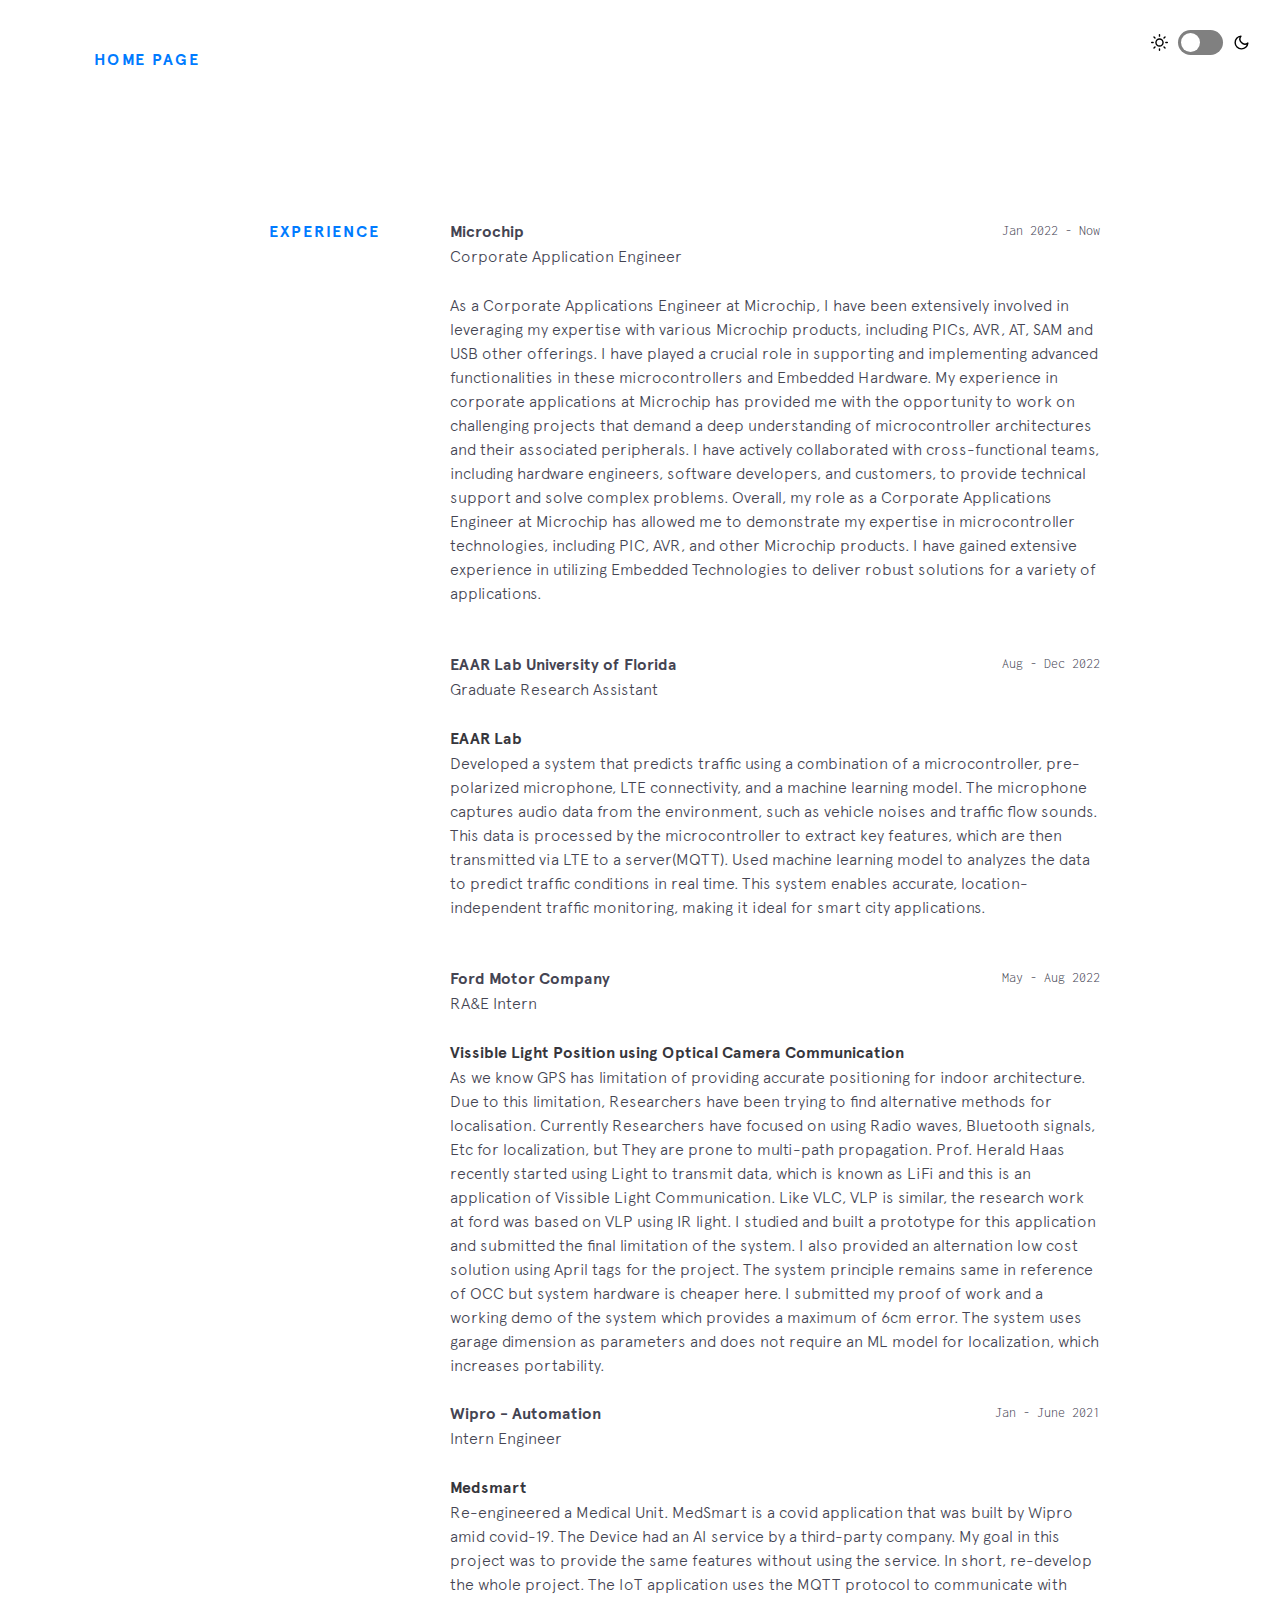
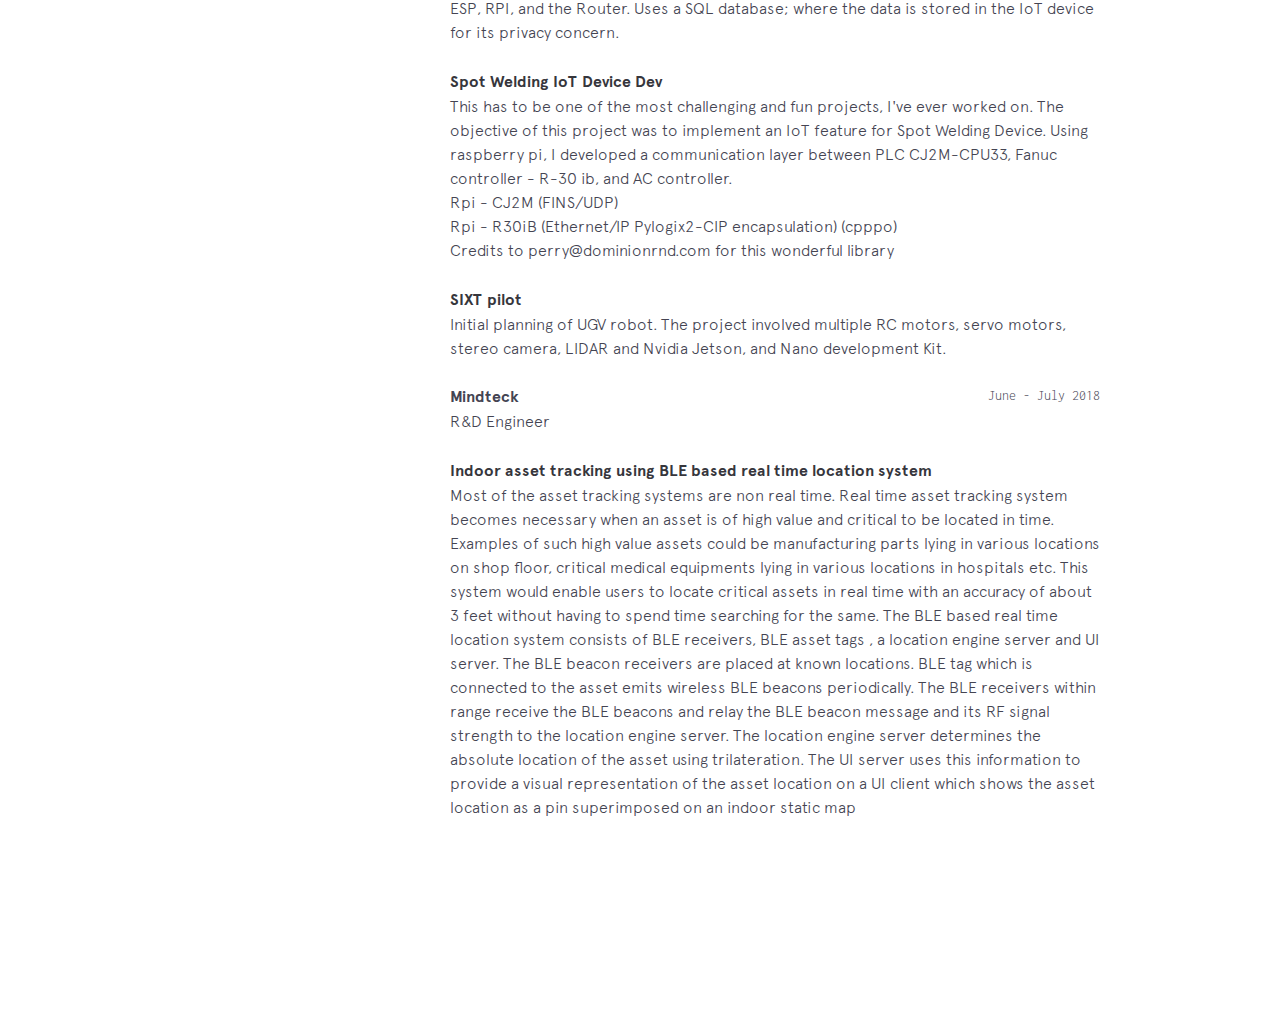
==== html/experience.html @ 1afd6817 "changed layouyt" ====
<!DOCTYPE html>
<html>
<head>
    <meta charset="UTF-8">
    <meta content="IE=edge,chrome=1" http-equiv="X-UA-Compatible">
    <meta name="viewport" content="width=device-width, initial-scale=1.0, maximum-scale=1.0, user-scalable=no">
    <title>Mohit Sathya</title>
    <meta property="og:title" content="Mohit Sathya">
    <meta property="og:description"
        content="Embedded Systems Engineer">
    <meta property="og:type" content="website">
    <meta property="og:site_name" content="Mohit Sathya">
    <meta property="og:locale" content="en_US">
    <meta itemprop="name" content="Mohit Sathya">
    <link href="https://fonts.googleapis.com/css?family=Inconsolata:400,700" rel="stylesheet">
    <link rel="stylesheet" href="/css/css-main.css" hreflang="en-us">
</head>

<body>
    <div id="site">
        <div class="switch-wrapper">
            <div class="sun"></div>
            <div class="toggle-wrapper"> <input id="switch" type="checkbox"> <label for="switch"
                    id="toggle">Toggle</label> </div>
            <div class="moon"></div>
        </div>
        <br><br>

        <section> 
            <div class="section__title"><a href='/index.html'>Home Page </a></div>
        </section>
        <br><br>
        
        <section class="section experience">
            <div class="section__title">Experience</div>
                <div class="section__content">
                    <div class="jobs">


            <div class="job">
                            <div class="time-place">
                                <div class="job__company"> <a href="https://www.microchip.com/"
                                        target="_blank"> Microchip</a> 
                                </div>
                                <div class="job__time">Jan 2022 - Now                             
                                </div>
                            </div>
                            <div class="job__position">Corporate Application Engineer
                            </div>
                                <p></p><strong></strong>
                                    <div>
                                As a Corporate Applications Engineer at Microchip, I have been extensively involved in leveraging my expertise with various Microchip products, including PICs, AVR, AT, SAM and USB other offerings. 
                                I have played a crucial role in supporting and implementing advanced functionalities in these microcontrollers and Embedded Hardware.  
                                My experience in corporate applications at Microchip has provided me with the opportunity to work on challenging projects that demand a deep understanding of microcontroller architectures and their associated peripherals. 
                                I have actively collaborated with cross-functional teams, including hardware engineers, software developers, and customers, to provide technical support and solve complex problems. 
                                Overall, my role as a Corporate Applications Engineer at Microchip has allowed me to demonstrate my expertise in microcontroller technologies, including PIC, AVR, and other Microchip products. 
                                I have gained extensive experience in utilizing Embedded Technologies to deliver robust solutions for a variety of applications. </div>
            <br><br>            

             <div class="job">
                            <div class="time-place">
                                <div class="job__company"> <a href="https://github.com/EAAR-LAB"
                                        target="_blank"> EAAR Lab University of Florida</a> 
                                </div>
                                <div class="job__time">Aug - Dec 2022                               
                                </div>
                            </div>
                            <div class="job__position">Graduate Research Assistant
                            </div>
                                <p></p><strong> EAAR Lab</strong>
                                    <div>
                                        Developed a system that predicts traffic using a combination of a microcontroller, pre-polarized microphone, LTE connectivity, and a machine learning model.
                                         The microphone captures audio data from the environment, such as vehicle noises and traffic flow sounds. 
                                         This data is processed by the microcontroller to extract key features, which are then transmitted via LTE to a server(MQTT). 
                                         Used machine learning model to analyzes the data to predict traffic conditions in real time. 
                                         This system enables accurate, location-independent traffic monitoring, making it ideal for smart city applications.
            </div>
            <br><br>


            
            <div class="job">
                            <div class="time-place">
                                <div class="job__company"> <a href="https://corporate.ford.com/"
                                    target="_blank">Ford Motor Company </a> 
                                </div>
                                <div class="job__time">May -  Aug 2022

                                 </div>
                            </div>
                        <div class="job__position">RA&E Intern

                    </div>
                </div>
                        
                <p></p><strong>Vissible Light Position using Optical Camera Communication</strong>
                        <div>
                            As we know GPS has limitation of providing accurate positioning for indoor architecture. Due to this limitation, Researchers have been trying to
                            find alternative methods for localisation. Currently Researchers have focused on using Radio waves, Bluetooth signals, Etc for localization, but
                            They are prone to multi-path propagation.
                            Prof. Herald Haas recently started using Light to transmit data, which is known as LiFi and this is an application of Vissible Light Communication.
                            Like VLC, VLP is similar, the research work at ford was based on VLP using IR light. I studied and built a prototype for this application and submitted
                            the final limitation of the system.
                            I also provided an alternation low cost solution using April tags for the project. The system principle remains same in reference of OCC but system
                            hardware is cheaper here. I submitted my proof of work and a working demo of the system which provides a maximum of 6cm error. The system uses
                            garage dimension as parameters and does not require an ML model for localization, which increases portability.
                        </div><p></p>


                    <div class="job">
                        <div class="time-place">
                            <div class="job__company"> <a href="https://wipropari.com//"
                                    target="_blank">Wipro - Automation</a> 
                            </div>
                            <div class="job__time">Jan - June 2021                               
                            </div>
                        </div>
                        <div class="job__position">Intern Engineer
                        </div>
                            <p></p><strong>Medsmart</strong>
                                <div>
                                    Re-engineered a Medical Unit.
                                    MedSmart is a covid application that was built by Wipro amid covid-19. 
                                    The Device had an AI service by a third-party company. My goal in this project was 
                                    to provide the same features without using the service. In short, re-develop the whole project. 
                                    The IoT application uses the MQTT protocol to communicate with ESP, RPI, and the Router. 
                                    Uses a SQL database; where the data is stored in the IoT device for its privacy concern.   
                                </div>
                            

                            <p></p><strong>Spot Welding IoT Device Dev</strong>
                                <div>
                                    This has to be one of the most challenging and fun projects, I've ever worked on.
                                    The objective of this project was to implement an IoT feature for Spot Welding Device.
                                    Using raspberry pi, I developed a communication layer between PLC CJ2M-CPU33, Fanuc controller - R-30 ib, and AC controller.
                                </div>

                                <div>
                                    Rpi - CJ2M (FINS/UDP)
                                </div>

                                <div>                            
                                    Rpi - R30iB (Ethernet/IP Pylogix2-CIP encapsulation) (cpppo)
                                </div>                           
                                    Credits to perry@dominionrnd.com for this wonderful library
         
                                <p></p><strong>SIXT pilot</strong>
                                <div>
                                    Initial planning of UGV robot. The project involved multiple RC motors, servo motors,
                                    stereo camera, LIDAR and Nvidia Jetson, and Nano development Kit.
                                </div>
                    </div>
                    </div>
                    
                    <div class="job">
                        <div class="time-place">
                            <div class="job__company"> <a href="https://www.mindteck.com/"
                                    target="_blank">Mindteck</a> </div>
                            <div class="job__time">June -  July 2018</div>
                        </div>
                        <div class="job__position">R&D Engineer</div>
                    </div>
                        <p></p><strong>Indoor asset tracking using BLE based real time location system</strong>
                        <div>
                            Most of the asset tracking systems are non real time. Real time asset tracking system 
                            becomes necessary when an asset is of high value and critical to be located in time.
                            Examples of such high value assets could be manufacturing parts lying in various locations on shop floor,  
                            critical medical equipments lying in various locations in hospitals etc.
                            This system would enable users to locate critical assets in real time with an accuracy of about 3 feet 
                            without having to spend time searching for the same.
                            The BLE based real time location system consists of BLE receivers, BLE asset tags , a location engine server
                            and UI server. The BLE beacon receivers are placed at known locations. BLE tag which is connected to the asset 
                            emits wireless BLE beacons periodically. The BLE receivers within range receive the BLE beacons and relay 
                            the BLE beacon message and its RF signal strength
                            to the location engine server. The location engine server determines the absolute location of the asset using 
                            trilateration. The UI server uses this information to provide a visual representation
                            of the asset location on a UI client which shows the asset location as a pin superimposed on an indoor static map
                        </div><p></p>
                        </div>
    </section>



                <button id="top-button"> <img src="images/emojis-pointing-up.png" alt=""> </button>
                </div>
                <script src="/js/3.1.1-jquery.min.js" type="text/javascript" charset="utf-8"></script>
                <script src="/js/dist-scrollreveal.min.js"></script>
                <script src="/js/2799-js-main.js" type="text/javascript" charset="utf-8"></script>
            </body>
            
            </html>
---- css/css-main.css ----
@font-face{font-family:Apercu;src:url(../fonts/apercu-Apercu-Light.eot);src:url(../fonts/apercu-Apercu-Light.eot?#iefix) format("embedded-opentype"),url(../fonts/apercu-Apercu-Light.woff2) format("woff2"),url(../fonts/apercu-Apercu-Light.woff) format("woff"),url(../fonts/apercu-Apercu-Light.ttf) format("truetype"),url(../fonts/apercu/Apercu-Light.svg#Apercu-Light) format("svg");font-weight:300;font-style:normal}@font-face{font-family:Apercu;src:url(../fonts/apercu-Apercu-LightItalic.eot);src:url(../fonts/apercu-Apercu-LightItalic.eot?#iefix) format("embedded-opentype"),url(../fonts/apercu-Apercu-LightItalic.woff2) format("woff2"),url(../fonts/apercu-Apercu-LightItalic.woff) format("woff"),url(../fonts/apercu-Apercu-LightItalic.ttf) format("truetype"),url(../fonts/apercu/Apercu-LightItalic.svg#Apercu-LightItalic) format("svg");font-weight:300;font-style:italic}@font-face{font-family:Apercu;src:url(../fonts/apercu-Apercu-Regular.eot);src:url(../fonts/apercu-Apercu-Regular.eot?#iefix) format("embedded-opentype"),url(../fonts/apercu-Apercu-Regular.woff2) format("woff2"),url(../fonts/apercu-Apercu-Regular.woff) format("woff"),url(../fonts/apercu-Apercu-Regular.ttf) format("truetype"),url(../fonts/apercu/Apercu-Regular.svg#Apercu-Regular) format("svg");font-weight:400;font-style:normal}@font-face{font-family:Apercu;src:url(../fonts/apercu-Apercu-Italic.eot);src:url(../fonts/apercu-Apercu-Italic.eot?#iefix) format("embedded-opentype"),url(../fonts/apercu-Apercu-Italic.woff2) format("woff2"),url(../fonts/apercu-Apercu-Italic.woff) format("woff"),url(../fonts/apercu-Apercu-Italic.ttf) format("truetype"),url(../fonts/apercu/Apercu-Italic.svg#Apercu-Italic) format("svg");font-weight:400;font-style:italic}@font-face{font-family:Apercu;src:url(../fonts/apercu-Apercu-Medium.eot);src:url(../fonts/apercu-Apercu-Medium.eot?#iefix) format("embedded-opentype"),url(../fonts/apercu-Apercu-Medium.woff2) format("woff2"),url(../fonts/apercu-Apercu-Medium.woff) format("woff"),url(../fonts/apercu-Apercu-Medium.ttf) format("truetype"),url(../fonts/apercu/Apercu-Medium.svg#Apercu-Medium) format("svg");font-weight:500;font-style:normal}@font-face{font-family:Apercu;src:url(../fonts/apercu-Apercu-MediumItalic.eot);src:url(../fonts/apercu-Apercu-MediumItalic.eot?#iefix) format("embedded-opentype"),url(../fonts/apercu-Apercu-MediumItalic.woff2) format("woff2"),url(../fonts/apercu-Apercu-MediumItalic.woff) format("woff"),url(../fonts/apercu-Apercu-MediumItalic.ttf) format("truetype"),url(../fonts/apercu/Apercu-MediumItalic.svg#Apercu-MediumItalic) format("svg");font-weight:500;font-style:italic}@font-face{font-family:Apercu;src:url(../fonts/apercu-Apercu-Bold.eot);src:url(../fonts/apercu-Apercu-Bold.eot?#iefix) format("embedded-opentype"),url(../fonts/apercu-Apercu-Bold.woff2) format("woff2"),url(../fonts/apercu-Apercu-Bold.woff) format("woff"),url(../fonts/apercu-Apercu-Bold.ttf) format("truetype"),url(../fonts/apercu/Apercu-Bold.svg#Apercu-Bold) format("svg");font-weight:700;font-style:normal}@font-face{font-family:Apercu;src:url(../fonts/apercu-Apercu-BoldItalic.eot);src:url(../fonts/apercu-Apercu-BoldItalic.eot?#iefix) format("embedded-opentype"),url(../fonts/apercu-Apercu-BoldItalic.woff2) format("woff2"),url(../fonts/apercu-Apercu-BoldItalic.woff) format("woff"),url(../fonts/apercu-Apercu-BoldItalic.ttf) format("truetype"),url(../fonts/apercu/Apercu-BoldItalic.svg#Apercu-BoldItalic) format("svg");font-weight:700;font-style:italic}html{-webkit-box-sizing:border-box;box-sizing:border-box}*,:after,:before{-webkit-box-sizing:inherit;box-sizing:inherit}::-moz-selection{background:#ffdc00}::selection{background:#ffdc00}body,html{margin:0;padding:0;-webkit-font-smoothing:antialiased;-moz-osx-font-smoothing:grayscale;background-color:#fff;color:#444452;font-family:Apercu,"Source Sans Pro",system,system-ui,-apple-system,BlinkMacSystemFont,Roboto,Helvetica,Arial,sans-serif;line-height:1.5;width:100%}body.night,html.night{background-color:#171c28;color:#afafbf}body.night ::-moz-selection,html.night ::-moz-selection{color:#36363c;background:#ffdc00}body.night ::selection,html.night ::selection{color:#36363c;background:#ffdc00}body.night .switch-wrapper .sun,html.night .switch-wrapper .sun{background:url(../fonts/switch-sun-white.svg) no-repeat center;background-size:100%}body.night .switch-wrapper .moon,html.night .switch-wrapper .moon{background:url(../fonts/switch-moon-white.svg) no-repeat center;background-size:100%}body.night .experience .job__time,body.night .footer__copyright,body.night .intro,body.night .skills .skillz__category__label,body.night .status,body.night a,body.night strong,html.night .experience .job__time,html.night .footer__copyright,html.night .intro,html.night .skills .skillz__category__label,html.night .status,html.night a,html.night strong{color:#e7e7e7}body.night .section__content .underline-link:after,html.night .section__content .underline-link:after{background:#e7e7e7}a{-webkit-transition:all .2s ease-in-out;transition:all .2s ease-in-out;text-decoration:none;font-weight:700;color:inherit}ul{list-style:none;padding:0;margin:0}svg{width:100%;height:100%;fill:currentColor}img{max-width:100%;vertical-align:middle}strong{font-weight:700;color:#36363c}.emoji{display:inline-block;vertical-align:text-top;background-size:contain;background-repeat:no-repeat;background-position:center}.section{display:-webkit-box;display:-ms-flexbox;display:flex;-webkit-box-pack:center;-ms-flex-pack:center;justify-content:center;padding:100px 170px}@media screen and (max-width:1280px){.section{padding:100px}}@media screen and (max-width:1024px){.section{padding:50px}}@media screen and (max-width:768px){.section{display:block}}@media screen and (max-width:480px){.section{padding:50px 35px}}.section__title{-ms-flex-negative:0;flex-shrink:0;width:200px;margin-right:70px;color:#007bff;text-transform:uppercase;text-align:right;font-weight:700;letter-spacing:2px}@media screen and (max-width:1024px){.section__title{margin-right:50px}}@media screen and (max-width:850px){.section__title{width:150px}}@media screen and (max-width:768px){.section__title{text-align:left;width:auto}}.section__content{font-weight:300;font-size:1rem;width:100%;max-width:650px}@media screen and (max-width:768px)
{.section{padding:50px 9px}}.section__option{-ms-flex-negative:0;flex-shrink:0;width:700px;margin-right:70px;color:#007bff;text-transform:uppercase;text-align:right;font-weight:700;letter-spacing:1px}@media screen and (max-width:1024px){.section__option{margin-right:50px}}@media screen and (max-width:850px){.section__option{width:150px}}@media screen and (max-width:768px){.section__option{text-align:left;width:auto}}.section__content{font-weight:300;font-size:1rem;width:100%;max-width:650px}@media screen and (max-width:768px)


{.section__content{padding-top:30px;padding-left:50px}}@media screen and (max-width:480px){.section__content{padding-left:30px}}.section__content p{margin-top:0;margin-bottom:25px}.section__content .underline-link{position:relative;display:inline-block}.section__content .underline-link:after{position:absolute;top:100%;left:0;width:100%;height:1px;background:#36363c;content:'';opacity:0;-webkit-transition:height .3s,opacity .3s,-webkit-transform .3s;transition:height .3s,opacity .3s,-webkit-transform .3s;transition:height .3s,opacity .3s,transform .3s;transition:height .3s,opacity .3s,transform .3s,-webkit-transform .3s;-webkit-transform:translateY(-5px);transform:translateY(-5px)}.section__content .underline-link:focus:after,.section__content .underline-link:hover:after{height:2px;border-radius:3px;opacity:1;-webkit-transform:translateY(-2px);transform:translateY(-2px)}.arrow-link{-webkit-transition:all .2s ease-in-out;transition:all .2s ease-in-out;font-weight:700;display:inline-block;background-color:transparent;white-space:nowrap}.arrow-link:after{-webkit-transition:all .2s ease-in-out;transition:all .2s ease-in-out;position:relative;bottom:2px;margin-left:15px;content:'';background:url(../images/img-arrow.png) no-repeat center;background-size:100%;width:15px;height:15px;display:inline-block;vertical-align:middle}.arrow-link:hover:after{-webkit-transform:translateX(7px);transform:translateX(7px)}.small{font-family:Inconsolata,monospace;font-size:.85rem;display:inline-block;margin-top:15px}.small:after{display:none}#top-button{-webkit-transition:all .2s ease-in-out;transition:all .2s ease-in-out;background:0 0;border:none;outline:0;width:40px;position:fixed;bottom:25px;right:10px;cursor:pointer;display:none}@media screen and (max-width:1024px){#top-button{bottom:20px;right:7px;width:35px}}@media screen and (max-width:480px){#top-button{bottom:15px;right:3px}}#top-button:focus,#top-button:hover{-webkit-transform:translateY(-10px);transform:translateY(-10px)}#top-button img{width:100%}.waypoint{opacity:0;-webkit-transform:translate3d(0,20px,0);transform:translate3d(0,20px,0);-webkit-transition:opacity .6s cubic-bezier(.694,0,.335,1),-webkit-transform .6s cubic-bezier(.694,0,.335,1);transition:opacity .6s cubic-bezier(.694,0,.335,1),-webkit-transform .6s cubic-bezier(.694,0,.335,1);transition:opacity .6s cubic-bezier(.694,0,.335,1),transform .6s cubic-bezier(.694,0,.335,1);transition:opacity .6s cubic-bezier(.694,0,.335,1),transform .6s cubic-bezier(.694,0,.335,1),-webkit-transform .6s cubic-bezier(.694,0,.335,1)}.in-view{opacity:1;-webkit-transform:translateZ(0);transform:translateZ(0)}.switch-wrapper{display:-webkit-box;display:-ms-flexbox;display:flex;-webkit-box-pack:center;-ms-flex-pack:center;justify-content:center;-webkit-box-align:center;-ms-flex-align:center;align-items:center;position:absolute;top:20px;right:30px}@media screen and (max-width:480px){.switch-wrapper{top:10px;right:20px}}.switch-wrapper .moon,.switch-wrapper .sun{width:17px;height:17px}.switch-wrapper .sun{background:url(../fonts/switch-sun.svg) no-repeat center;background-size:100%}.switch-wrapper .moon{background:url(../fonts/switch-moon.svg) no-repeat center;background-size:100%}.switch-wrapper .toggle-wrapper{margin:10px}.switch-wrapper .toggle-wrapper #switch{height:0;width:0;visibility:hidden;position:absolute}.switch-wrapper .toggle-wrapper #switch:checked+label{background:#bae67e}.switch-wrapper .toggle-wrapper #switch:checked+label:after{left:calc(100% - 3px);-webkit-transform:translateX(-100%);transform:translateX(-100%)}.switch-wrapper .toggle-wrapper label{cursor:pointer;text-indent:-9999px;width:45px;height:25px;background:grey;display:block;border-radius:100px;position:relative}.switch-wrapper .toggle-wrapper label:after{-webkit-transition:all .2s ease-in-out;transition:all .2s ease-in-out;content:'';position:absolute;top:3px;left:3px;width:19px;height:19px;background:#fff;border-radius:100%}.intro{padding:120px 100px;height:100vh;display:-webkit-box;display:-ms-flexbox;display:flex;-webkit-box-orient:vertical;-webkit-box-direction:normal;-ms-flex-direction:column;flex-direction:column;-ms-flex-pack:distribute;justify-content:space-around;max-width:1440px;margin:0 auto}@media screen and (max-width:630px){.intro{padding:120px 70px}}@media screen and (max-width:550px){.intro{padding:120px 50px}}@media screen and (max-width:480px){.intro{padding:70px 50px}}.intro__hello,.intro__tagline{font-size:2.5rem}@media screen and (max-width:1024px){.intro__hello,.intro__tagline{font-size:2.25rem}}@media screen and (max-width:768px){.intro__hello,.intro__tagline{font-size:2rem}}@media screen and (max-width:550px){.intro__hello,.intro__tagline{font-size:1.75rem}}@media screen and (max-width:360px){.intro__hello,.intro__tagline{font-size:1.5rem}}@media screen and (max-width:330px){.intro__hello,.intro__tagline{font-size:1.4rem}}.intro__hello .emoji,.intro__tagline .emoji{width:40px;height:40px}@media screen and (max-width:1024px){.intro__hello .emoji,.intro__tagline .emoji{width:35px;height:35px}}@media screen and (max-width:768px){.intro__hello .emoji,.intro__tagline .emoji{width:30px;height:30px}}@media screen and (max-width:360px){.intro__hello .emoji,.intro__tagline .emoji{width:25px;height:25px}}.intro__hello{font-weight:300}.intro__hello .wave-hand{background-image:url(../images/emojis-wave.png);margin-left:10px;cursor:pointer}.intro__hello .wave-hand.animated{-webkit-animation-duration:1s;animation-duration:1s;-webkit-animation-fill-mode:both;animation-fill-mode:both}.intro__hello .wave-hand.wave{-webkit-animation-name:wave;animation-name:wave}@-webkit-keyframes wave{from{-webkit-transform:none;transform:none}15%{-webkit-transform:translate3d(-20%,0,0) rotate3d(0,0,1,-10deg);transform:translate3d(-20%,0,0) rotate3d(0,0,1,-10deg)}30%{-webkit-transform:translate3d(10%,0,0) rotate3d(0,0,1,7deg);transform:translate3d(10%,0,0) rotate3d(0,0,1,7deg)}45%{-webkit-transform:translate3d(-15%,0,0) rotate3d(0,0,1,-10deg);transform:translate3d(-15%,0,0) rotate3d(0,0,1,-10deg)}60%{-webkit-transform:translate3d(10%,0,0) rotate3d(0,0,1,5deg);transform:translate3d(10%,0,0) rotate3d(0,0,1,5deg)}75%{-webkit-transform:translate3d(-5%,0,0) rotate3d(0,0,1,-2deg);transform:translate3d(-5%,0,0) rotate3d(0,0,1,-2deg)}to{-webkit-transform:none;transform:none}}@keyframes wave{from{-webkit-transform:none;transform:none}15%{-webkit-transform:translate3d(-20%,0,0) rotate3d(0,0,1,-10deg);transform:translate3d(-20%,0,0) rotate3d(0,0,1,-10deg)}30%{-webkit-transform:translate3d(10%,0,0) rotate3d(0,0,1,7deg);transform:translate3d(10%,0,0) rotate3d(0,0,1,7deg)}45%{-webkit-transform:translate3d(-15%,0,0) rotate3d(0,0,1,-10deg);transform:translate3d(-15%,0,0) rotate3d(0,0,1,-10deg)}60%{-webkit-transform:translate3d(10%,0,0) rotate3d(0,0,1,5deg);transform:translate3d(10%,0,0) rotate3d(0,0,1,5deg)}75%{-webkit-transform:translate3d(-5%,0,0) rotate3d(0,0,1,-2deg);transform:translate3d(-5%,0,0) rotate3d(0,0,1,-2deg)}to{-webkit-transform:none;transform:none}}.intro__tagline{font-weight:300;max-width:700px}.intro__tagline .name{font-weight:700}.intro__tagline .technologist{background-image:url(../images/emojis-technologist.png)}.intro__contact{font-size:1.25rem;font-weight:400}@media screen and (max-width:550px){.intro__contact{font-size:1rem}}.intro__contact .emoji.pointer{background-image:url(../images/emojis-pointright.png);width:30px;height:30px;margin:0 5px;vertical-align:text-bottom}@media screen and (max-width:550px){.intro__contact .emoji.pointer{width:25px;height:25px}}.intro__contact .highlight-link{-webkit-transition:all .2s ease-in-out;transition:all .2s ease-in-out;font-weight:400;text-decoration:none;display:inline-block;padding:2px 3px;text-decoration:none;-webkit-box-shadow:inset 0 -3px 0 #007bff;box-shadow:inset 0 -3px 0 #007bff}.intro__contact .highlight-link:hover{-webkit-box-shadow:inset 0 -33px 0 0 #007bff;box-shadow:inset 0 -33px 0 0 #007bff;color:#fff}.skills .skillz{display:-webkit-box;display:-ms-flexbox;display:flex;-webkit-box-pack:justify;-ms-flex-pack:justify;justify-content:space-between}@media screen and (max-width:630px){.skills .skillz{-ms-flex-wrap:wrap;flex-wrap:wrap}}@media screen and (max-width:630px){.skills .skillz__category{width:47%;margin-right:5px;margin-bottom:25px}}.skills .skillz__category__label{font-weight:700;color:#36363c;text-transform:uppercase}.skills .skillz__category__item{margin:3px 0;font-size:.9rem}.experience .jobs{margin-bottom:100px}.experience .job{margin-bottom:25px}.experience .job .time-place{display:-webkit-box;display:-ms-flexbox;display:flex;-webkit-box-pack:justify;-ms-flex-pack:justify;justify-content:space-between}@media screen and (max-width:480px){.experience .job .time-place{display:block}}.experience .job__company{font-weight:700}.experience .job__time{font-size:.9rem;font-family:Inconsolata,monospace}@media screen and (max-width:480px){.experience .job__time{font-size:.8rem}}.experience .arrow-link{font-size:1.25rem}.experience .arrow-link:after{width:20px;height:20px}.status{display:-webkit-box;display:-ms-flexbox;display:flex;-webkit-box-align:center;-ms-flex-align:center;align-items:center;font-size:1.1rem;margin-top:70px}.status__light{width:30px;height:30px;display:-webkit-box;display:-ms-flexbox;display:flex;-webkit-box-pack:center;-ms-flex-pack:center;justify-content:center;-webkit-box-align:center;-ms-flex-align:center;align-items:center}.status__light__ring{position:absolute;width:25px;height:25px;-webkit-animation:pulsate 2s ease-out;animation:pulsate 2s ease-out;-webkit-animation-iteration-count:infinite;animation-iteration-count:infinite;opacity:0;border:3px solid #bae67e;border-radius:30px}@-webkit-keyframes pulsate{0%{-webkit-transform:scale(.1,.1);transform:scale(.1,.1);opacity:0}50%{opacity:1}100%{-webkit-transform:scale(1.2,1.2);transform:scale(1.2,1.2);opacity:0}}@keyframes pulsate{0%{-webkit-transform:scale(.1,.1);transform:scale(.1,.1);opacity:0}50%{opacity:1}100%{-webkit-transform:scale(1.2,1.2);transform:scale(1.2,1.2);opacity:0}}.status__light__led{position:absolute;width:13px;height:13px;background:#bae67e;border-radius:100%}.status__message{margin-left:15px}.featured-projects a:after{display:none}.featured-projects .project{display:-webkit-box;display:-ms-flexbox;display:flex;margin-bottom:100px;margin-left:-5%;width:125%}@media screen and (max-width:1280px){.featured-projects .project{width:115%}}@media screen and (max-width:1024px){.featured-projects .project{width:105%}}@media screen and (max-width:768px){.featured-projects .project{width:100%;display:block;margin-bottom:70px}}.featured-projects .project.screentime{margin-bottom:70px}.featured-projects .project:last-of-type{margin-bottom:0}.featured-projects .project__pic{max-width:700px;overflow:visible;margin:0}.featured-projects .project__pic a{display:block}.featured-projects .project__pic.phones a{display:-webkit-box;display:-ms-flexbox;display:flex;-webkit-box-pack:justify;-ms-flex-pack:justify;justify-content:space-between}.featured-projects .project__pic.phones .phone{margin:0 -7%}.featured-projects .project__pic.phones .phone:first-of-type{margin-left:-5%}.featured-projects .project__pic img{width:100%;max-width:100%;vertical-align:bottom}.featured-projects .project__caption{width:125px;-ms-flex-negative:0;flex-shrink:0;margin-left:30px}@media screen and (max-width:768px){.featured-projects .project__caption{width:100%;margin-top:25px;margin-left:0}}.featured-projects .project__name{margin-bottom:10px}.featured-projects .project__name a{font-weight:700}.featured-projects .project p{font-size:.85rem;line-height:1.3}.other-projects .project{max-width:600px;margin-bottom:50px}.other-projects .project__name{margin-bottom:10px}.other-projects .project p{font-size:.9rem;margin-bottom:20px}.other-projects .project__used__item{display:inline-block;margin:3px 3px 3px 0;font-family:Inconsolata,monospace;font-size:.75rem;font-weight:700;padding:2px 7px;border-radius:3px;color:#007bff;border:1px solid #007bff;background:0 0}.other-projects .project__used__item:first-of-type{margin-left:0}.footer{padding:50px 80px;display:-webkit-box;display:-ms-flexbox;display:flex;-webkit-box-pack:justify;-ms-flex-pack:justify;justify-content:space-between;-webkit-box-align:center;-ms-flex-align:center;align-items:center}@media screen and (max-width:1024px){.footer{padding:50px}}@media screen and (max-width:630px){.footer{display:block}}@media screen and (max-width:480px){.footer{padding:50px 30px}}.footer__copyright{font-weight:700;width:200px}@media screen and (max-width:630px){.footer__copyright{width:auto;text-align:center;margin-bottom:25px}}@media screen and (max-width:630px){.footer__copyright .bottom,.footer__copyright .top{display:inline-block}}@media screen and (max-width:480px){.footer__copyright .bottom,.footer__copyright .top{display:block}}.footer__copyright .emoji{width:20px;height:20px;margin:0 3px;vertical-align:text-bottom}@media screen and (max-width:630px){.footer__links{display:-webkit-box;display:-ms-flexbox;display:flex;-webkit-box-pack:center;-ms-flex-pack:center;justify-content:center}}.footer__links a{position:relative;display:inline-block;color:#007bff!important;text-transform:uppercase;font-weight:700;margin:0 15px;outline:0}@media screen and (max-width:1024px){.footer__links a{margin:0 10px}}.footer__links a:after{position:absolute;top:100%;left:0;width:100%;height:1px;background:#007bff;content:'';opacity:0;-webkit-transition:height .3s,opacity .3s,-webkit-transform .3s;transition:height .3s,opacity .3s,-webkit-transform .3s;transition:height .3s,opacity .3s,transform .3s;transition:height .3s,opacity .3s,transform .3s,-webkit-transform .3s;-webkit-transform:translateY(-5px);transform:translateY(-5px)}@media screen and (max-width:850px){.footer__links a:after{display:none}}.footer__links a:focus:after,.footer__links a:hover:after{height:2px;border-radius:3px;opacity:1;-webkit-transform:translateY(0);transform:translateY(0)}.footer__links a .text{font-size:.9rem;display:inline;letter-spacing:1px}@media screen and (max-width:850px){.footer__links a .text{display:none}}.footer__links img{display:none;width:22px}@media screen and (max-width:850px){.footer__links img{display:inline-block}}.not-found{width:100%;height:100vh!important;display:-webkit-box;display:-ms-flexbox;display:flex;-webkit-box-orient:vertical;-webkit-box-direction:normal;-ms-flex-direction:column;flex-direction:column;-webkit-box-pack:center;-ms-flex-pack:center;justify-content:center;-webkit-box-align:center;-ms-flex-align:center;align-items:center;text-align:center;padding:0 20px}.not-found .name{position:absolute;top:25px;left:30px;font-weight:700;color:#007bff;font-size:1.5rem}@media screen and (max-width:480px){.not-found .name{top:20px;left:25px;font-size:1.25rem}}.not-found h1{font-size:4rem;margin:10px 0}.not-found h2{font-size:1.5rem}@media screen and (max-width:480px){.not-found h2{font-size:1.25rem}}@media screen and (max-width:360px){.not-found h2{font-size:1.1rem}}.not-found a{font-weight:700;color:#007bff!important;position:relative;display:inline-block}.not-found a:after{position:absolute;top:100%;left:0;width:100%;height:3px;background:#007bff;content:'';opacity:0;-webkit-transition:height .3s,opacity .3s,-webkit-transform .3s;transition:height .3s,opacity .3s,-webkit-transform .3s;transition:height .3s,opacity .3s,transform .3s;transition:height .3s,opacity .3s,transform .3s,-webkit-transform .3s;-webkit-transform:translateY(-10px);transform:translateY(-10px)}.not-found a:focus:after,.not-found a:hover:after{height:3px;opacity:1;-webkit-transform:translateY(-5px);transform:translateY(-5px)}
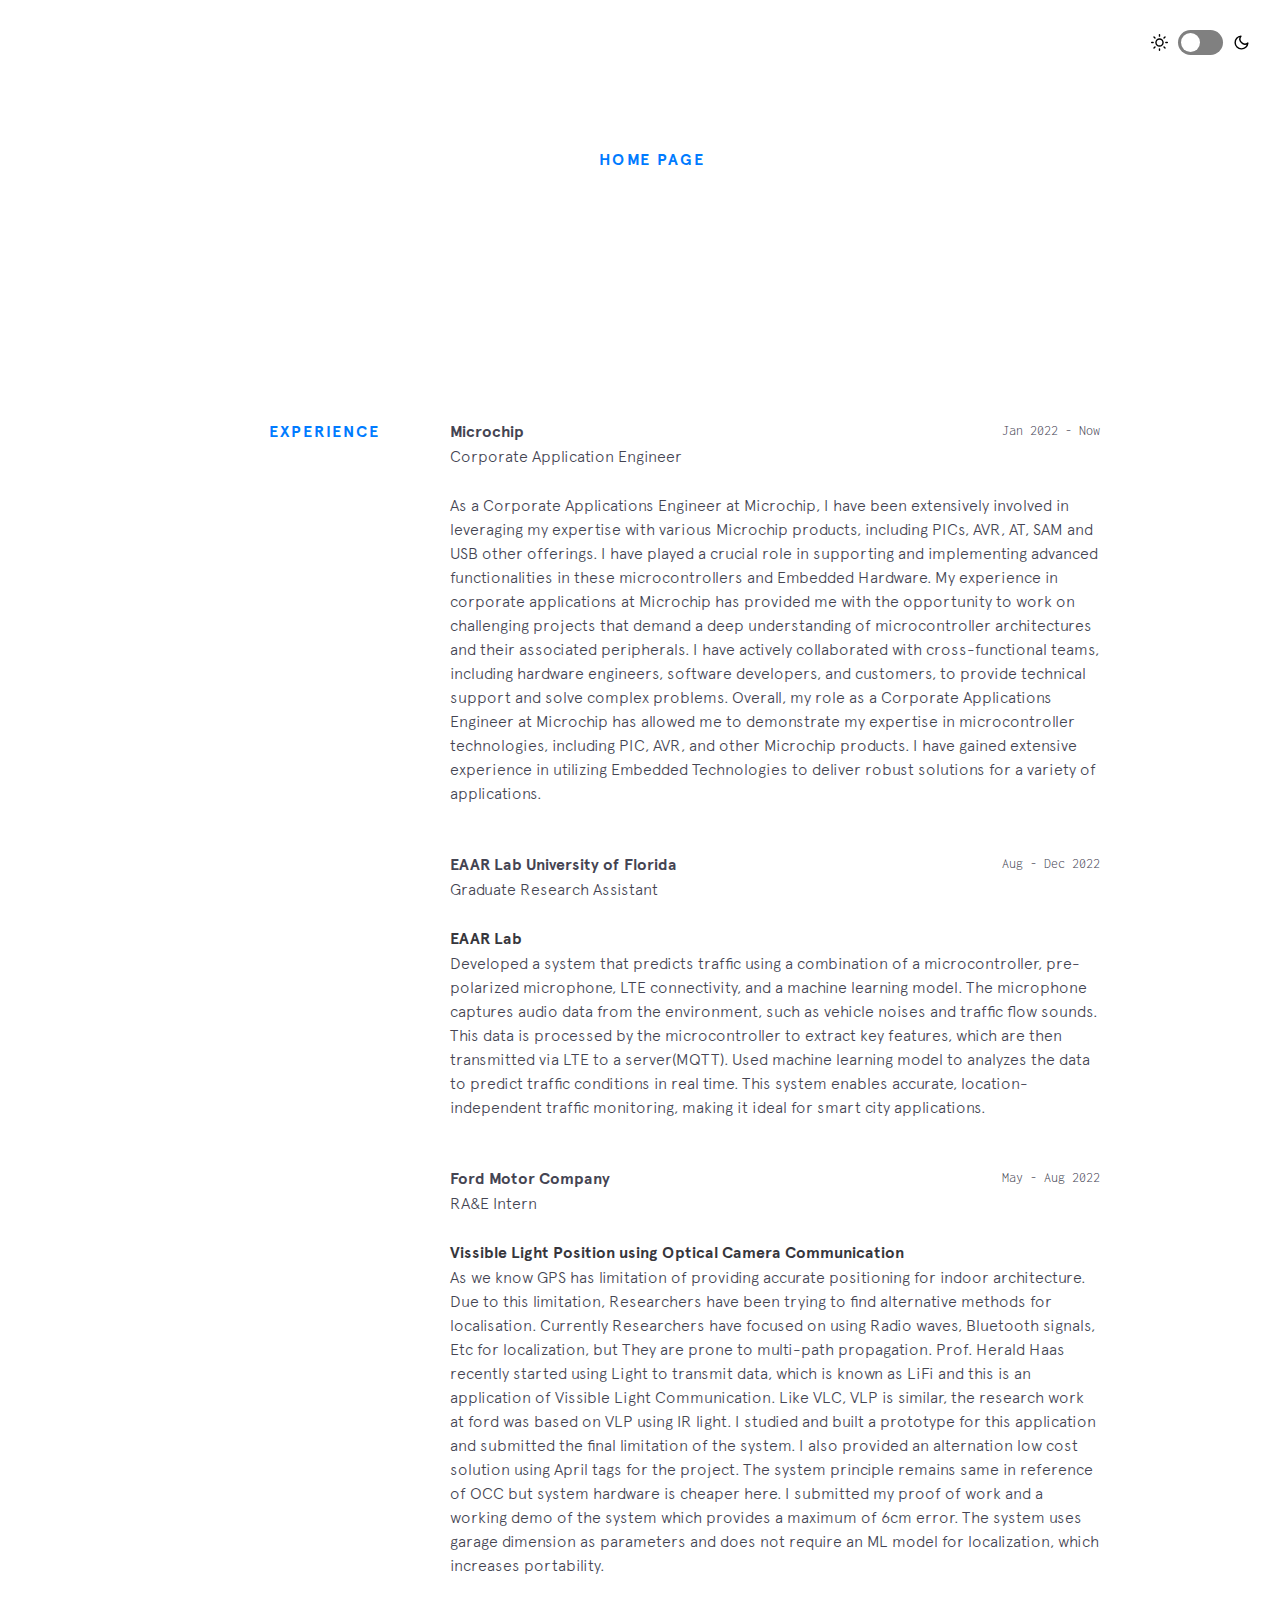
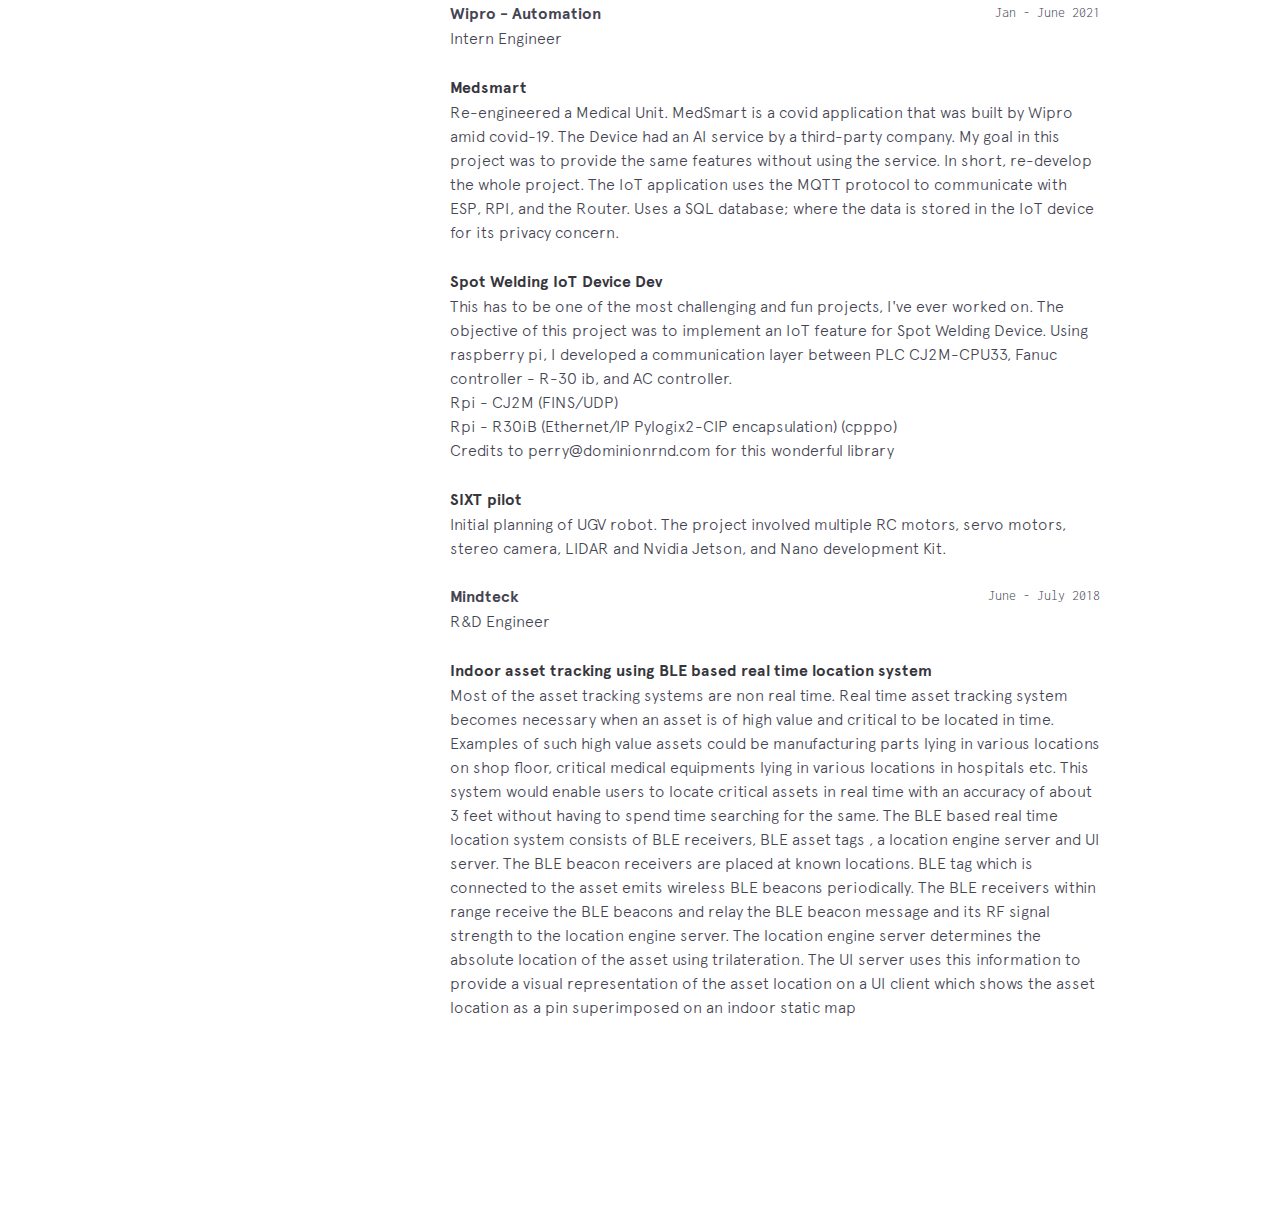
==== commit 09185b87: "modified home page bug" ====
--- a/html/experience.html
+++ b/html/experience.html
@@ -13,7 +13,7 @@
     <meta property="og:locale" content="en_US">
     <meta itemprop="name" content="Mohit Sathya">
     <link href="https://fonts.googleapis.com/css?family=Inconsolata:400,700" rel="stylesheet">
-    <link rel="stylesheet" href="/css/css-main.css" hreflang="en-us">
+    <link rel="stylesheet" href="../css/css-main.css" hreflang="en-us">
 </head>
 
 <body>
@@ -26,8 +26,8 @@
         </div>
         <br><br>
 
-        <section> 
-            <div class="section__title"><a href='/index.html'>Home Page </a></div>
+        <section class="section background"> 
+            <div class="section__title"><a href='../index.html'>Home Page </a></div>
         </section>
         <br><br>
         
@@ -181,11 +181,10 @@
 
 
 
-                <button id="top-button"> <img src="images/emojis-pointing-up.png" alt=""> </button>
-                </div>
-                <script src="/js/3.1.1-jquery.min.js" type="text/javascript" charset="utf-8"></script>
-                <script src="/js/dist-scrollreveal.min.js"></script>
-                <script src="/js/2799-js-main.js" type="text/javascript" charset="utf-8"></script>
+    <button id="top-button"> <img src="../images/emojis-pointing-up.png" alt=""> </button>
+                <script src="../js/3.1.1-jquery.min.js" type="text/javascript" charset="utf-8"></script>
+                <script src="../js/dist-scrollreveal.min.js"></script>
+                <script src="../js/2799-js-main.js" type="text/javascript" charset="utf-8"></script>
             </body>
             
             </html>
--- a/css/css-main.css
+++ b/css/css-main.css
@@ -2,4 +2,9 @@
 {.section{padding:50px 9px}}.section__option{-ms-flex-negative:0;flex-shrink:0;width:700px;margin-right:70px;color:#007bff;text-transform:uppercase;text-align:right;font-weight:700;letter-spacing:1px}@media screen and (max-width:1024px){.section__option{margin-right:50px}}@media screen and (max-width:850px){.section__option{width:150px}}@media screen and (max-width:768px){.section__option{text-align:left;width:auto}}.section__content{font-weight:300;font-size:1rem;width:100%;max-width:650px}@media screen and (max-width:768px)
 
 
-{.section__content{padding-top:30px;padding-left:50px}}@media screen and (max-width:480px){.section__content{padding-left:30px}}.section__content p{margin-top:0;margin-bottom:25px}.section__content .underline-link{position:relative;display:inline-block}.section__content .underline-link:after{position:absolute;top:100%;left:0;width:100%;height:1px;background:#36363c;content:'';opacity:0;-webkit-transition:height .3s,opacity .3s,-webkit-transform .3s;transition:height .3s,opacity .3s,-webkit-transform .3s;transition:height .3s,opacity .3s,transform .3s;transition:height .3s,opacity .3s,transform .3s,-webkit-transform .3s;-webkit-transform:translateY(-5px);transform:translateY(-5px)}.section__content .underline-link:focus:after,.section__content .underline-link:hover:after{height:2px;border-radius:3px;opacity:1;-webkit-transform:translateY(-2px);transform:translateY(-2px)}.arrow-link{-webkit-transition:all .2s ease-in-out;transition:all .2s ease-in-out;font-weight:700;display:inline-block;background-color:transparent;white-space:nowrap}.arrow-link:after{-webkit-transition:all .2s ease-in-out;transition:all .2s ease-in-out;position:relative;bottom:2px;margin-left:15px;content:'';background:url(../images/img-arrow.png) no-repeat center;background-size:100%;width:15px;height:15px;display:inline-block;vertical-align:middle}.arrow-link:hover:after{-webkit-transform:translateX(7px);transform:translateX(7px)}.small{font-family:Inconsolata,monospace;font-size:.85rem;display:inline-block;margin-top:15px}.small:after{display:none}#top-button{-webkit-transition:all .2s ease-in-out;transition:all .2s ease-in-out;background:0 0;border:none;outline:0;width:40px;position:fixed;bottom:25px;right:10px;cursor:pointer;display:none}@media screen and (max-width:1024px){#top-button{bottom:20px;right:7px;width:35px}}@media screen and (max-width:480px){#top-button{bottom:15px;right:3px}}#top-button:focus,#top-button:hover{-webkit-transform:translateY(-10px);transform:translateY(-10px)}#top-button img{width:100%}.waypoint{opacity:0;-webkit-transform:translate3d(0,20px,0);transform:translate3d(0,20px,0);-webkit-transition:opacity .6s cubic-bezier(.694,0,.335,1),-webkit-transform .6s cubic-bezier(.694,0,.335,1);transition:opacity .6s cubic-bezier(.694,0,.335,1),-webkit-transform .6s cubic-bezier(.694,0,.335,1);transition:opacity .6s cubic-bezier(.694,0,.335,1),transform .6s cubic-bezier(.694,0,.335,1);transition:opacity .6s cubic-bezier(.694,0,.335,1),transform .6s cubic-bezier(.694,0,.335,1),-webkit-transform .6s cubic-bezier(.694,0,.335,1)}.in-view{opacity:1;-webkit-transform:translateZ(0);transform:translateZ(0)}.switch-wrapper{display:-webkit-box;display:-ms-flexbox;display:flex;-webkit-box-pack:center;-ms-flex-pack:center;justify-content:center;-webkit-box-align:center;-ms-flex-align:center;align-items:center;position:absolute;top:20px;right:30px}@media screen and (max-width:480px){.switch-wrapper{top:10px;right:20px}}.switch-wrapper .moon,.switch-wrapper .sun{width:17px;height:17px}.switch-wrapper .sun{background:url(../fonts/switch-sun.svg) no-repeat center;background-size:100%}.switch-wrapper .moon{background:url(../fonts/switch-moon.svg) no-repeat center;background-size:100%}.switch-wrapper .toggle-wrapper{margin:10px}.switch-wrapper .toggle-wrapper #switch{height:0;width:0;visibility:hidden;position:absolute}.switch-wrapper .toggle-wrapper #switch:checked+label{background:#bae67e}.switch-wrapper .toggle-wrapper #switch:checked+label:after{left:calc(100% - 3px);-webkit-transform:translateX(-100%);transform:translateX(-100%)}.switch-wrapper .toggle-wrapper label{cursor:pointer;text-indent:-9999px;width:45px;height:25px;background:grey;display:block;border-radius:100px;position:relative}.switch-wrapper .toggle-wrapper label:after{-webkit-transition:all .2s ease-in-out;transition:all .2s ease-in-out;content:'';position:absolute;top:3px;left:3px;width:19px;height:19px;background:#fff;border-radius:100%}.intro{padding:120px 100px;height:100vh;display:-webkit-box;display:-ms-flexbox;display:flex;-webkit-box-orient:vertical;-webkit-box-direction:normal;-ms-flex-direction:column;flex-direction:column;-ms-flex-pack:distribute;justify-content:space-around;max-width:1440px;margin:0 auto}@media screen and (max-width:630px){.intro{padding:120px 70px}}@media screen and (max-width:550px){.intro{padding:120px 50px}}@media screen and (max-width:480px){.intro{padding:70px 50px}}.intro__hello,.intro__tagline{font-size:2.5rem}@media screen and (max-width:1024px){.intro__hello,.intro__tagline{font-size:2.25rem}}@media screen and (max-width:768px){.intro__hello,.intro__tagline{font-size:2rem}}@media screen and (max-width:550px){.intro__hello,.intro__tagline{font-size:1.75rem}}@media screen and (max-width:360px){.intro__hello,.intro__tagline{font-size:1.5rem}}@media screen and (max-width:330px){.intro__hello,.intro__tagline{font-size:1.4rem}}.intro__hello .emoji,.intro__tagline .emoji{width:40px;height:40px}@media screen and (max-width:1024px){.intro__hello .emoji,.intro__tagline .emoji{width:35px;height:35px}}@media screen and (max-width:768px){.intro__hello .emoji,.intro__tagline .emoji{width:30px;height:30px}}@media screen and (max-width:360px){.intro__hello .emoji,.intro__tagline .emoji{width:25px;height:25px}}.intro__hello{font-weight:300}.intro__hello .wave-hand{background-image:url(../images/emojis-wave.png);margin-left:10px;cursor:pointer}.intro__hello .wave-hand.animated{-webkit-animation-duration:1s;animation-duration:1s;-webkit-animation-fill-mode:both;animation-fill-mode:both}.intro__hello .wave-hand.wave{-webkit-animation-name:wave;animation-name:wave}@-webkit-keyframes wave{from{-webkit-transform:none;transform:none}15%{-webkit-transform:translate3d(-20%,0,0) rotate3d(0,0,1,-10deg);transform:translate3d(-20%,0,0) rotate3d(0,0,1,-10deg)}30%{-webkit-transform:translate3d(10%,0,0) rotate3d(0,0,1,7deg);transform:translate3d(10%,0,0) rotate3d(0,0,1,7deg)}45%{-webkit-transform:translate3d(-15%,0,0) rotate3d(0,0,1,-10deg);transform:translate3d(-15%,0,0) rotate3d(0,0,1,-10deg)}60%{-webkit-transform:translate3d(10%,0,0) rotate3d(0,0,1,5deg);transform:translate3d(10%,0,0) rotate3d(0,0,1,5deg)}75%{-webkit-transform:translate3d(-5%,0,0) rotate3d(0,0,1,-2deg);transform:translate3d(-5%,0,0) rotate3d(0,0,1,-2deg)}to{-webkit-transform:none;transform:none}}@keyframes wave{from{-webkit-transform:none;transform:none}15%{-webkit-transform:translate3d(-20%,0,0) rotate3d(0,0,1,-10deg);transform:translate3d(-20%,0,0) rotate3d(0,0,1,-10deg)}30%{-webkit-transform:translate3d(10%,0,0) rotate3d(0,0,1,7deg);transform:translate3d(10%,0,0) rotate3d(0,0,1,7deg)}45%{-webkit-transform:translate3d(-15%,0,0) rotate3d(0,0,1,-10deg);transform:translate3d(-15%,0,0) rotate3d(0,0,1,-10deg)}60%{-webkit-transform:translate3d(10%,0,0) rotate3d(0,0,1,5deg);transform:translate3d(10%,0,0) rotate3d(0,0,1,5deg)}75%{-webkit-transform:translate3d(-5%,0,0) rotate3d(0,0,1,-2deg);transform:translate3d(-5%,0,0) rotate3d(0,0,1,-2deg)}to{-webkit-transform:none;transform:none}}.intro__tagline{font-weight:300;max-width:700px}.intro__tagline .name{font-weight:700}.intro__tagline .technologist{background-image:url(../images/emojis-technologist.png)}.intro__contact{font-size:1.25rem;font-weight:400}@media screen and (max-width:550px){.intro__contact{font-size:1rem}}.intro__contact .emoji.pointer{background-image:url(../images/emojis-pointright.png);width:30px;height:30px;margin:0 5px;vertical-align:text-bottom}@media screen and (max-width:550px){.intro__contact .emoji.pointer{width:25px;height:25px}}.intro__contact .highlight-link{-webkit-transition:all .2s ease-in-out;transition:all .2s ease-in-out;font-weight:400;text-decoration:none;display:inline-block;padding:2px 3px;text-decoration:none;-webkit-box-shadow:inset 0 -3px 0 #007bff;box-shadow:inset 0 -3px 0 #007bff}.intro__contact .highlight-link:hover{-webkit-box-shadow:inset 0 -33px 0 0 #007bff;box-shadow:inset 0 -33px 0 0 #007bff;color:#fff}.skills .skillz{display:-webkit-box;display:-ms-flexbox;display:flex;-webkit-box-pack:justify;-ms-flex-pack:justify;justify-content:space-between}@media screen and (max-width:630px){.skills .skillz{-ms-flex-wrap:wrap;flex-wrap:wrap}}@media screen and (max-width:630px){.skills .skillz__category{width:47%;margin-right:5px;margin-bottom:25px}}.skills .skillz__category__label{font-weight:700;color:#36363c;text-transform:uppercase}.skills .skillz__category__item{margin:3px 0;font-size:.9rem}.experience .jobs{margin-bottom:100px}.experience .job{margin-bottom:25px}.experience .job .time-place{display:-webkit-box;display:-ms-flexbox;display:flex;-webkit-box-pack:justify;-ms-flex-pack:justify;justify-content:space-between}@media screen and (max-width:480px){.experience .job .time-place{display:block}}.experience .job__company{font-weight:700}.experience .job__time{font-size:.9rem;font-family:Inconsolata,monospace}@media screen and (max-width:480px){.experience .job__time{font-size:.8rem}}.experience .arrow-link{font-size:1.25rem}.experience .arrow-link:after{width:20px;height:20px}.status{display:-webkit-box;display:-ms-flexbox;display:flex;-webkit-box-align:center;-ms-flex-align:center;align-items:center;font-size:1.1rem;margin-top:70px}.status__light{width:30px;height:30px;display:-webkit-box;display:-ms-flexbox;display:flex;-webkit-box-pack:center;-ms-flex-pack:center;justify-content:center;-webkit-box-align:center;-ms-flex-align:center;align-items:center}.status__light__ring{position:absolute;width:25px;height:25px;-webkit-animation:pulsate 2s ease-out;animation:pulsate 2s ease-out;-webkit-animation-iteration-count:infinite;animation-iteration-count:infinite;opacity:0;border:3px solid #bae67e;border-radius:30px}@-webkit-keyframes pulsate{0%{-webkit-transform:scale(.1,.1);transform:scale(.1,.1);opacity:0}50%{opacity:1}100%{-webkit-transform:scale(1.2,1.2);transform:scale(1.2,1.2);opacity:0}}@keyframes pulsate{0%{-webkit-transform:scale(.1,.1);transform:scale(.1,.1);opacity:0}50%{opacity:1}100%{-webkit-transform:scale(1.2,1.2);transform:scale(1.2,1.2);opacity:0}}.status__light__led{position:absolute;width:13px;height:13px;background:#bae67e;border-radius:100%}.status__message{margin-left:15px}.featured-projects a:after{display:none}.featured-projects .project{display:-webkit-box;display:-ms-flexbox;display:flex;margin-bottom:100px;margin-left:-5%;width:125%}@media screen and (max-width:1280px){.featured-projects .project{width:115%}}@media screen and (max-width:1024px){.featured-projects .project{width:105%}}@media screen and (max-width:768px){.featured-projects .project{width:100%;display:block;margin-bottom:70px}}.featured-projects .project.screentime{margin-bottom:70px}.featured-projects .project:last-of-type{margin-bottom:0}.featured-projects .project__pic{max-width:700px;overflow:visible;margin:0}.featured-projects .project__pic a{display:block}.featured-projects .project__pic.phones a{display:-webkit-box;display:-ms-flexbox;display:flex;-webkit-box-pack:justify;-ms-flex-pack:justify;justify-content:space-between}.featured-projects .project__pic.phones .phone{margin:0 -7%}.featured-projects .project__pic.phones .phone:first-of-type{margin-left:-5%}.featured-projects .project__pic img{width:100%;max-width:100%;vertical-align:bottom}.featured-projects .project__caption{width:125px;-ms-flex-negative:0;flex-shrink:0;margin-left:30px}@media screen and (max-width:768px){.featured-projects .project__caption{width:100%;margin-top:25px;margin-left:0}}.featured-projects .project__name{margin-bottom:10px}.featured-projects .project__name a{font-weight:700}.featured-projects .project p{font-size:.85rem;line-height:1.3}.other-projects .project{max-width:600px;margin-bottom:50px}.other-projects .project__name{margin-bottom:10px}.other-projects .project p{font-size:.9rem;margin-bottom:20px}.other-projects .project__used__item{display:inline-block;margin:3px 3px 3px 0;font-family:Inconsolata,monospace;font-size:.75rem;font-weight:700;padding:2px 7px;border-radius:3px;color:#007bff;border:1px solid #007bff;background:0 0}.other-projects .project__used__item:first-of-type{margin-left:0}.footer{padding:50px 80px;display:-webkit-box;display:-ms-flexbox;display:flex;-webkit-box-pack:justify;-ms-flex-pack:justify;justify-content:space-between;-webkit-box-align:center;-ms-flex-align:center;align-items:center}@media screen and (max-width:1024px){.footer{padding:50px}}@media screen and (max-width:630px){.footer{display:block}}@media screen and (max-width:480px){.footer{padding:50px 30px}}.footer__copyright{font-weight:700;width:200px}@media screen and (max-width:630px){.footer__copyright{width:auto;text-align:center;margin-bottom:25px}}@media screen and (max-width:630px){.footer__copyright .bottom,.footer__copyright .top{display:inline-block}}@media screen and (max-width:480px){.footer__copyright .bottom,.footer__copyright .top{display:block}}.footer__copyright .emoji{width:20px;height:20px;margin:0 3px;vertical-align:text-bottom}@media screen and (max-width:630px){.footer__links{display:-webkit-box;display:-ms-flexbox;display:flex;-webkit-box-pack:center;-ms-flex-pack:center;justify-content:center}}.footer__links a{position:relative;display:inline-block;color:#007bff!important;text-transform:uppercase;font-weight:700;margin:0 15px;outline:0}@media screen and (max-width:1024px){.footer__links a{margin:0 10px}}.footer__links a:after{position:absolute;top:100%;left:0;width:100%;height:1px;background:#007bff;content:'';opacity:0;-webkit-transition:height .3s,opacity .3s,-webkit-transform .3s;transition:height .3s,opacity .3s,-webkit-transform .3s;transition:height .3s,opacity .3s,transform .3s;transition:height .3s,opacity .3s,transform .3s,-webkit-transform .3s;-webkit-transform:translateY(-5px);transform:translateY(-5px)}@media screen and (max-width:850px){.footer__links a:after{display:none}}.footer__links a:focus:after,.footer__links a:hover:after{height:2px;border-radius:3px;opacity:1;-webkit-transform:translateY(0);transform:translateY(0)}.footer__links a .text{font-size:.9rem;display:inline;letter-spacing:1px}@media screen and (max-width:850px){.footer__links a .text{display:none}}.footer__links img{display:none;width:22px}@media screen and (max-width:850px){.footer__links img{display:inline-block}}.not-found{width:100%;height:100vh!important;display:-webkit-box;display:-ms-flexbox;display:flex;-webkit-box-orient:vertical;-webkit-box-direction:normal;-ms-flex-direction:column;flex-direction:column;-webkit-box-pack:center;-ms-flex-pack:center;justify-content:center;-webkit-box-align:center;-ms-flex-align:center;align-items:center;text-align:center;padding:0 20px}.not-found .name{position:absolute;top:25px;left:30px;font-weight:700;color:#007bff;font-size:1.5rem}@media screen and (max-width:480px){.not-found .name{top:20px;left:25px;font-size:1.25rem}}.not-found h1{font-size:4rem;margin:10px 0}.not-found h2{font-size:1.5rem}@media screen and (max-width:480px){.not-found h2{font-size:1.25rem}}@media screen and (max-width:360px){.not-found h2{font-size:1.1rem}}.not-found a{font-weight:700;color:#007bff!important;position:relative;display:inline-block}.not-found a:after{position:absolute;top:100%;left:0;width:100%;height:3px;background:#007bff;content:'';opacity:0;-webkit-transition:height .3s,opacity .3s,-webkit-transform .3s;transition:height .3s,opacity .3s,-webkit-transform .3s;transition:height .3s,opacity .3s,transform .3s;transition:height .3s,opacity .3s,transform .3s,-webkit-transform .3s;-webkit-transform:translateY(-10px);transform:translateY(-10px)}.not-found a:focus:after,.not-found a:hover:after{height:3px;opacity:1;-webkit-transform:translateY(-5px);transform:translateY(-5px)}+
+
+
+{.section__content{padding-top:30px;padding-left:50px}}@media screen and (max-width:480px){.section__content{padding-left:30px}}.section__content p{margin-top:0;margin-bottom:25px}.section__content .underline-link{position:relative;display:inline-block}.section__content .underline-link:after{position:absolute;top:100%;left:0;width:100%;height:1px;background:#36363c;content:'';opacity:0;-webkit-transition:height .3s,opacity .3s,-webkit-transform .3s;transition:height .3s,opacity .3s,-webkit-transform .3s;transition:height .3s,opacity .3s,transform .3s;transition:height .3s,opacity .3s,transform .3s,-webkit-transform .3s;-webkit-transform:translateY(-5px);transform:translateY(-5px)}.section__content .underline-link:focus:after,.section__content .underline-link:hover:after{height:2px;border-radius:3px;opacity:1;-webkit-transform:translateY(-2px);transform:translateY(-2px)}.arrow-link{-webkit-transition:all .2s ease-in-out;transition:all .2s ease-in-out;font-weight:700;display:inline-block;background-color:transparent;white-space:nowrap}.arrow-link:after{-webkit-transition:all .2s ease-in-out;transition:all .2s ease-in-out;position:relative;bottom:2px;margin-left:15px;content:'';background:url(../images/img-arrow.png) no-repeat center;background-size:100%;width:15px;height:15px;display:inline-block;vertical-align:middle}.arrow-link:hover:after{-webkit-transform:translateX(7px);transform:translateX(7px)}.small{font-family:Inconsolata,monospace;font-size:.85rem;display:inline-block;margin-top:15px}.small:after{display:none}#top-button{-webkit-transition:all .2s ease-in-out;transition:all .2s ease-in-out;background:0 0;border:none;outline:0;width:40px;position:fixed;bottom:25px;right:10px;cursor:pointer;display:none}@media screen and (max-width:1024px){#top-button{bottom:20px;right:7px;width:35px}}@media screen and (max-width:480px){#top-button{bottom:15px;right:3px}}#top-button:focus,#top-button:hover{-webkit-transform:translateY(-10px);transform:translateY(-10px)}#top-button img{width:100%}.waypoint{opacity:0;-webkit-transform:translate3d(0,20px,0);transform:translate3d(0,20px,0);-webkit-transition:opacity .6s cubic-bezier(.694,0,.335,1),-webkit-transform .6s cubic-bezier(.694,0,.335,1);transition:opacity .6s cubic-bezier(.694,0,.335,1),-webkit-transform .6s cubic-bezier(.694,0,.335,1);transition:opacity .6s cubic-bezier(.694,0,.335,1),transform .6s cubic-bezier(.694,0,.335,1);transition:opacity .6s cubic-bezier(.694,0,.335,1),transform .6s cubic-bezier(.694,0,.335,1),-webkit-transform .6s cubic-bezier(.694,0,.335,1)}.in-view{opacity:1;-webkit-transform:translateZ(0);transform:translateZ(0)}.switch-wrapper{display:-webkit-box;display:-ms-flexbox;display:flex;-webkit-box-pack:center;-ms-flex-pack:center;justify-content:center;-webkit-box-align:center;-ms-flex-align:center;align-items:center;position:absolute;top:20px;right:30px}@media screen and (max-width:480px){.switch-wrapper{top:10px;right:20px}}.switch-wrapper .moon,.switch-wrapper .sun{width:17px;height:17px}.switch-wrapper .sun{background:url(../fonts/switch-sun.svg) no-repeat center;background-size:100%}.switch-wrapper .moon{background:url(../fonts/switch-moon.svg) no-repeat center;background-size:100%}.switch-wrapper .toggle-wrapper{margin:10px}.switch-wrapper .toggle-wrapper #switch{height:0;width:0;visibility:hidden;position:absolute}.switch-wrapper .toggle-wrapper #switch:checked+label{background:#bae67e}.switch-wrapper .toggle-wrapper #switch:checked+label:after{left:calc(100% - 3px);-webkit-transform:translateX(-100%);transform:translateX(-100%)}.switch-wrapper .toggle-wrapper label{cursor:pointer;text-indent:-9999px;width:45px;height:25px;background:grey;display:block;border-radius:100px;position:relative}.switch-wrapper .toggle-wrapper label:after{-webkit-transition:all .2s ease-in-out;transition:all .2s ease-in-out;content:'';position:absolute;top:3px;left:3px;width:19px;height:19px;background:#fff;border-radius:100%}.intro{padding:120px 100px;height:100vh;display:-webkit-box;display:-ms-flexbox;display:flex;-webkit-box-orient:vertical;-webkit-box-direction:normal;-ms-flex-direction:column;flex-direction:column;-ms-flex-pack:distribute;justify-content:space-around;max-width:1440px;margin:0 auto}@media screen and (max-width:630px){.intro{padding:120px 70px}}@media screen and (max-width:550px){.intro{padding:120px 50px}}@media screen and (max-width:480px){.intro{padding:70px 50px}}.intro__hello,.intro__tagline{font-size:2.5rem}@media screen and (max-width:1024px){.intro__hello,.intro__tagline{font-size:2.25rem}}@media screen and (max-width:768px){.intro__hello,.intro__tagline{font-size:2rem}}@media screen and (max-width:550px){.intro__hello,.intro__tagline{font-size:1.75rem}}@media screen and (max-width:360px){.intro__hello,.intro__tagline{font-size:1.5rem}}@media screen and (max-width:330px){.intro__hello,.intro__tagline{font-size:1.4rem}}.intro__hello .emoji,.intro__tagline .emoji{width:40px;height:40px}@media screen and (max-width:1024px){.intro__hello .emoji,.intro__tagline .emoji{width:35px;height:35px}}@media screen and (max-width:768px){.intro__hello .emoji,.intro__tagline .emoji{width:30px;height:30px}}@media screen and (max-width:360px){.intro__hello .emoji,.intro__tagline .emoji{width:25px;height:25px}}.intro__hello{font-weight:300}.intro__hello .wave-hand{background-image:url(../images/emojis-wave.png);margin-left:10px;cursor:pointer}.intro__hello .wave-hand.animated{-webkit-animation-duration:1s;animation-duration:1s;-webkit-animation-fill-mode:both;animation-fill-mode:both}.intro__hello .wave-hand.wave{-webkit-animation-name:wave;animation-name:wave}@-webkit-keyframes wave{from{-webkit-transform:none;transform:none}15%{-webkit-transform:translate3d(-20%,0,0) rotate3d(0,0,1,-10deg);transform:translate3d(-20%,0,0) rotate3d(0,0,1,-10deg)}30%{-webkit-transform:translate3d(10%,0,0) rotate3d(0,0,1,7deg);transform:translate3d(10%,0,0) rotate3d(0,0,1,7deg)}45%{-webkit-transform:translate3d(-15%,0,0) rotate3d(0,0,1,-10deg);transform:translate3d(-15%,0,0) rotate3d(0,0,1,-10deg)}60%{-webkit-transform:translate3d(10%,0,0) rotate3d(0,0,1,5deg);transform:translate3d(10%,0,0) rotate3d(0,0,1,5deg)}75%{-webkit-transform:translate3d(-5%,0,0) rotate3d(0,0,1,-2deg);transform:translate3d(-5%,0,0) rotate3d(0,0,1,-2deg)}to{-webkit-transform:none;transform:none}}@keyframes wave{from{-webkit-transform:none;transform:none}15%{-webkit-transform:translate3d(-20%,0,0) rotate3d(0,0,1,-10deg);transform:translate3d(-20%,0,0) rotate3d(0,0,1,-10deg)}30%{-webkit-transform:translate3d(10%,0,0) rotate3d(0,0,1,7deg);transform:translate3d(10%,0,0) rotate3d(0,0,1,7deg)}45%{-webkit-transform:translate3d(-15%,0,0) rotate3d(0,0,1,-10deg);transform:translate3d(-15%,0,0) rotate3d(0,0,1,-10deg)}60%{-webkit-transform:translate3d(10%,0,0) rotate3d(0,0,1,5deg);transform:translate3d(10%,0,0) rotate3d(0,0,1,5deg)}75%{-webkit-transform:translate3d(-5%,0,0) rotate3d(0,0,1,-2deg);transform:translate3d(-5%,0,0) rotate3d(0,0,1,-2deg)}to{-webkit-transform:none;transform:none}}.intro__tagline{font-weight:300;max-width:700px}.intro__tagline .name{font-weight:700}.intro__tagline .technologist{background-image:url(../images/emojis-technologist.png)}.intro__contact{font-size:1.25rem;font-weight:400}@media screen and (max-width:550px){.intro__contact{font-size:1rem}}.intro__contact .emoji.pointer{background-image:url(../images/emojis-pointright.png);width:30px;height:30px;margin:0 5px;vertical-align:text-bottom}@media screen and (max-width:550px){.intro__contact .emoji.pointer{width:25px;height:25px}}.intro__contact .highlight-link{-webkit-transition:all .2s ease-in-out;transition:all .2s ease-in-out;font-weight:400;text-decoration:none;display:inline-block;padding:2px 3px;text-decoration:none;-webkit-box-shadow:inset 0 -3px 0 #007bff;box-shadow:inset 0 -3px 0 #007bff}.intro__contact .highlight-link:hover{-webkit-box-shadow:inset 0 -33px 0 0 #007bff;box-shadow:inset 0 -33px 0 0 #007bff;color:#fff}.skills .skillz{display:-webkit-box;display:-ms-flexbox;display:flex;-webkit-box-pack:justify;-ms-flex-pack:justify;justify-content:space-between}@media screen and (max-width:630px){.skills .skillz{-ms-flex-wrap:wrap;flex-wrap:wrap}}@media screen and (max-width:630px){.skills .skillz__category{width:47%;margin-right:5px;margin-bottom:25px}}.skills .skillz__category__label{font-weight:700;color:#36363c;text-transform:uppercase}.skills .skillz__category__item{margin:3px 0;font-size:.9rem}.experience .jobs{margin-bottom:100px}.experience .job{margin-bottom:25px}.experience .job .time-place{display:-webkit-box;display:-ms-flexbox;display:flex;-webkit-box-pack:justify;-ms-flex-pack:justify;justify-content:space-between}@media screen and (max-width:480px){.experience .job .time-place{display:block}}.experience .job__company{font-weight:700}.experience .job__time{font-size:.9rem;font-family:Inconsolata,monospace}@media screen and (max-width:480px){.experience .job__time{font-size:.8rem}}.experience .arrow-link{font-size:1.25rem}.experience .arrow-link:after{width:20px;height:20px}.status{display:-webkit-box;display:-ms-flexbox;display:flex;-webkit-box-align:center;-ms-flex-align:center;align-items:center;font-size:1.1rem;margin-top:70px}.status__light{width:30px;height:30px;display:-webkit-box;display:-ms-flexbox;display:flex;-webkit-box-pack:center;-ms-flex-pack:center;justify-content:center;-webkit-box-align:center;-ms-flex-align:center;align-items:center}.status__light__ring{position:absolute;width:25px;height:25px;-webkit-animation:pulsate 2s ease-out;animation:pulsate 2s ease-out;-webkit-animation-iteration-count:infinite;animation-iteration-count:infinite;opacity:0;border:3px solid #bae67e;border-radius:30px}@-webkit-keyframes pulsate{0%{-webkit-transform:scale(.1,.1);transform:scale(.1,.1);opacity:0}50%{opacity:1}100%{-webkit-transform:scale(1.2,1.2);transform:scale(1.2,1.2);opacity:0}}@keyframes pulsate{0%{-webkit-transform:scale(.1,.1);transform:scale(.1,.1);opacity:0}50%{opacity:1}100%{-webkit-transform:scale(1.2,1.2);transform:scale(1.2,1.2);opacity:0}}.status__light__led{position:absolute;width:13px;height:13px;background:#bae67e;border-radius:100%}.status__message{margin-left:15px}.featured-projects a:after{display:none}.featured-projects .project{display:-webkit-box;display:-ms-flexbox;display:flex;margin-bottom:100px;margin-left:-5%;width:125%}@media screen and (max-width:1280px){.featured-projects .project{width:115%}}@media screen and (max-width:1024px){.featured-projects .project{width:105%}}@media screen and (max-width:768px){.featured-projects .project{width:100%;display:block;margin-bottom:70px}}.featured-projects .project.screentime{margin-bottom:70px}.featured-projects .project:last-of-type{margin-bottom:0}.featured-projects .project__pic{max-width:700px;overflow:visible;margin:0}.featured-projects .project__pic a{display:block}.featured-projects .project__pic.phones a{display:-webkit-box;display:-ms-flexbox;display:flex;-webkit-box-pack:justify;-ms-flex-pack:justify;justify-content:space-between}.featured-projects .project__pic.phones .phone{margin:0 -7%}.featured-projects .project__pic.phones .phone:first-of-type{margin-left:-5%}.featured-projects .project__pic img{width:100%;max-width:100%;vertical-align:bottom}.featured-projects .project__caption{width:125px;-ms-flex-negative:0;flex-shrink:0;margin-left:30px}@media screen and (max-width:768px){.featured-projects .project__caption{width:100%;margin-top:25px;margin-left:0}}.featured-projects .project__name{margin-bottom:10px}.featured-projects .project__name a{font-weight:700}.featured-projects .project p{font-size:.85rem;line-height:1.3}.other-projects .project{max-width:600px;margin-bottom:50px}.other-projects .project__name{margin-bottom:10px}.other-projects .project p{font-size:.9rem;margin-bottom:20px}.other-projects .project__used__item{display:inline-block;margin:3px 3px 3px 0;font-family:Inconsolata,monospace;font-size:.75rem;font-weight:700;padding:2px 7px;border-radius:3px;color:#007bff;border:1px solid #007bff;background:0 0}.other-projects .project__used__item:first-of-type{margin-left:0}.footer{padding:50px 80px;display:-webkit-box;display:-ms-flexbox;display:flex;-webkit-box-pack:justify;-ms-flex-pack:justify;justify-content:space-between;-webkit-box-align:center;-ms-flex-align:center;align-items:center}@media screen and (max-width:1024px){.footer{padding:50px}}@media screen and (max-width:630px){.footer{display:block}}@media screen and (max-width:480px){.footer{padding:50px 30px}}.footer__copyright{font-weight:700;width:200px}@media screen and (max-width:630px){.footer__copyright{width:auto;text-align:center;margin-bottom:25px}}@media screen and (max-width:630px){.footer__copyright .bottom,.footer__copyright .top{display:inline-block}}@media screen and (max-width:480px){.footer__copyright .bottom,.footer__copyright .top{display:block}}.footer__copyright .emoji{width:20px;height:20px;margin:0 3px;vertical-align:text-bottom}@media screen and (max-width:630px){.footer__links{display:-webkit-box;display:-ms-flexbox;display:flex;-webkit-box-pack:center;-ms-flex-pack:center;justify-content:center}}.footer__links a{position:relative;display:inline-block;color:#007bff!important;text-transform:uppercase;font-weight:700;margin:0 15px;outline:0}@media screen and (max-width:1024px){.footer__links a{margin:0 10px}}.footer__links a:after{position:absolute;top:100%;left:0;width:100%;height:1px;background:#007bff;content:'';opacity:0;-webkit-transition:height .3s,opacity .3s,-webkit-transform .3s;transition:height .3s,opacity .3s,-webkit-transform .3s;transition:height .3s,opacity .3s,transform .3s;transition:height .3s,opacity .3s,transform .3s,-webkit-transform .3s;-webkit-transform:translateY(-5px);transform:translateY(-5px)}@media screen and (max-width:850px){.footer__links a:after{display:none}}.footer__links a:focus:after,.footer__links a:hover:after{height:2px;border-radius:3px;opacity:1;-webkit-transform:translateY(0);transform:translateY(0)}.footer__links a .text{font-size:.9rem;display:inline;letter-spacing:1px}@media screen and (max-width:850px){.footer__links a .text{display:none}}.footer__links img{display:none;width:22px}@media screen and (max-width:850px){.footer__links img{display:inline-block}}.not-found{width:100%;height:100vh!important;display:-webkit-box;display:-ms-flexbox;display:flex;-webkit-box-orient:vertical;-webkit-box-direction:normal;-ms-flex-direction:column;flex-direction:column;-webkit-box-pack:center;-ms-flex-pack:center;justify-content:center;-webkit-box-align:center;-ms-flex-align:center;align-items:center;text-align:center;padding:0 20px}.not-found .name{position:absolute;top:25px;left:30px;font-weight:700;color:#007bff;font-size:1.5rem}@media screen and (max-width:480px){.not-found .name{top:20px;left:25px;font-size:1.25rem}}.not-found h1{font-size:4rem;margin:10px 0}.not-found h2{font-size:1.5rem}@media screen and (max-width:480px){.not-found h2{font-size:1.25rem}}@media screen and (max-width:360px){.not-found h2{font-size:1.1rem}}.not-found a{font-weight:700;color:#007bff!important;position:relative;display:inline-block}.not-found a:after{position:absolute;top:100%;left:0;width:100%;height:3px;background:#007bff;content:'';opacity:0;-webkit-transition:height .3s,opacity .3s,-webkit-transform .3s;transition:height .3s,opacity .3s,-webkit-transform .3s;transition:height .3s,opacity .3s,transform .3s;transition:height .3s,opacity .3s,transform .3s,-webkit-transform .3s;-webkit-transform:translateY(-10px);transform:translateY(-10px)}.not-found a:focus:after,.not-found a:hover:after{height:3px;opacity:1;-webkit-transform:translateY(-5px);transform:translateY(-5px)}
+.collapsible {background-color: transparent;color: #007bff;cursor: pointer;    padding: 18px;width: 100%; border: none;text-align: left; outline: none;font-size: 15px;height: 20px !important;}.active, .collapsible:hover {background-color:transparent;}.collapsible:after {content: '\002B';color: #007bff;font-weight: bold;float: right;margin-left: 5px;}.active:after {content: "\2212";}.content {padding: 0 18px;max-height: 0;overflow: hidden; transition:max-height 0.2s ease-out;background-color: transparent;}.active:after {content: "\2212";}
+  
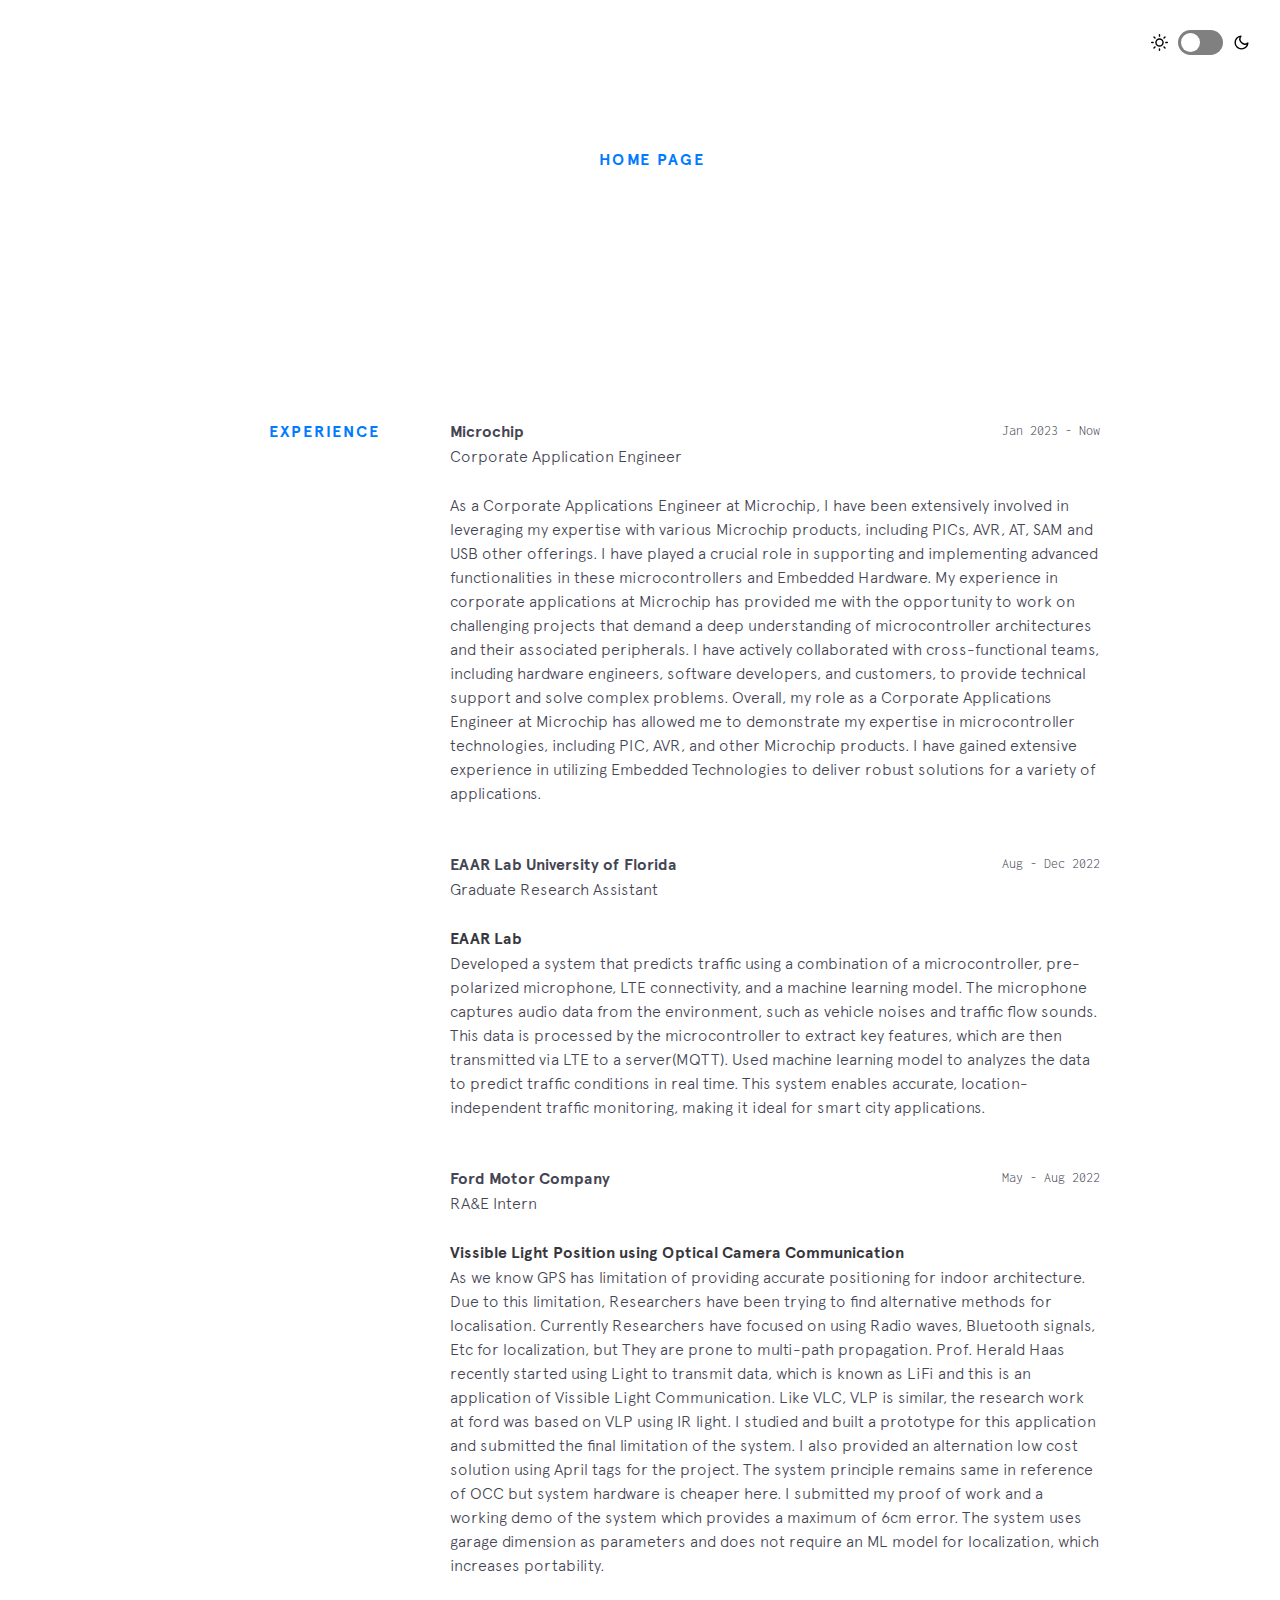
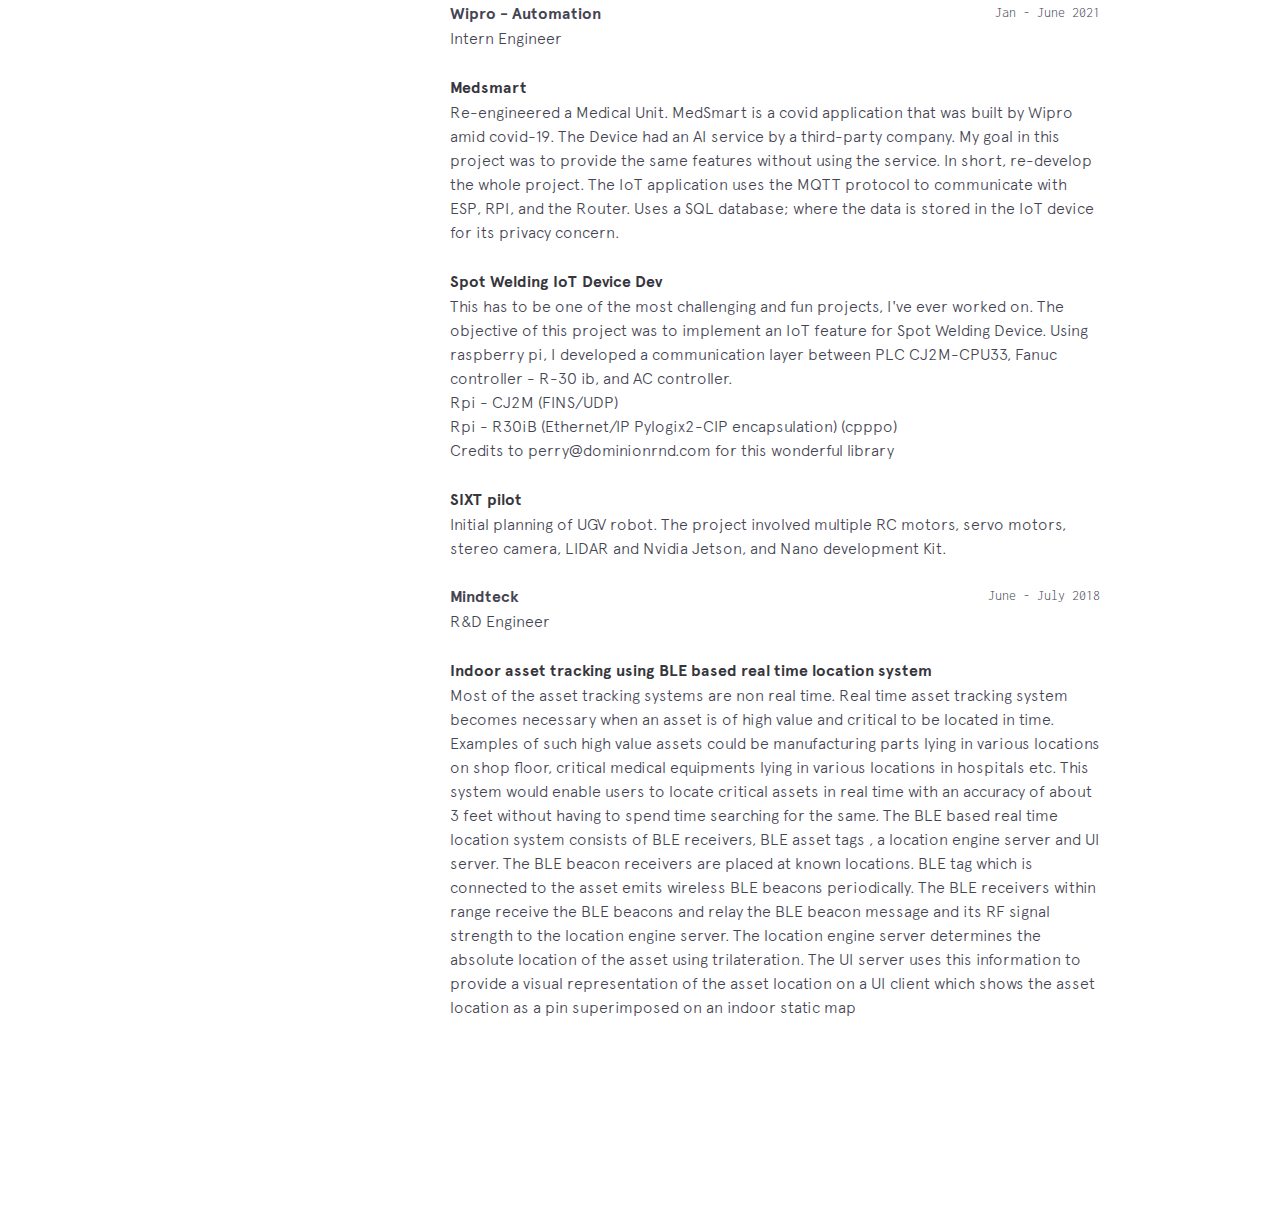
==== commit 3c78bc09: "adding latest resume" ====
--- a/html/experience.html
+++ b/html/experience.html
@@ -42,7 +42,7 @@
                                 <div class="job__company"> <a href="https://www.microchip.com/"
                                         target="_blank"> Microchip</a> 
                                 </div>
-                                <div class="job__time">Jan 2022 - Now                             
+                                <div class="job__time">Jan 2023 - Now                             
                                 </div>
                             </div>
                             <div class="job__position">Corporate Application Engineer
